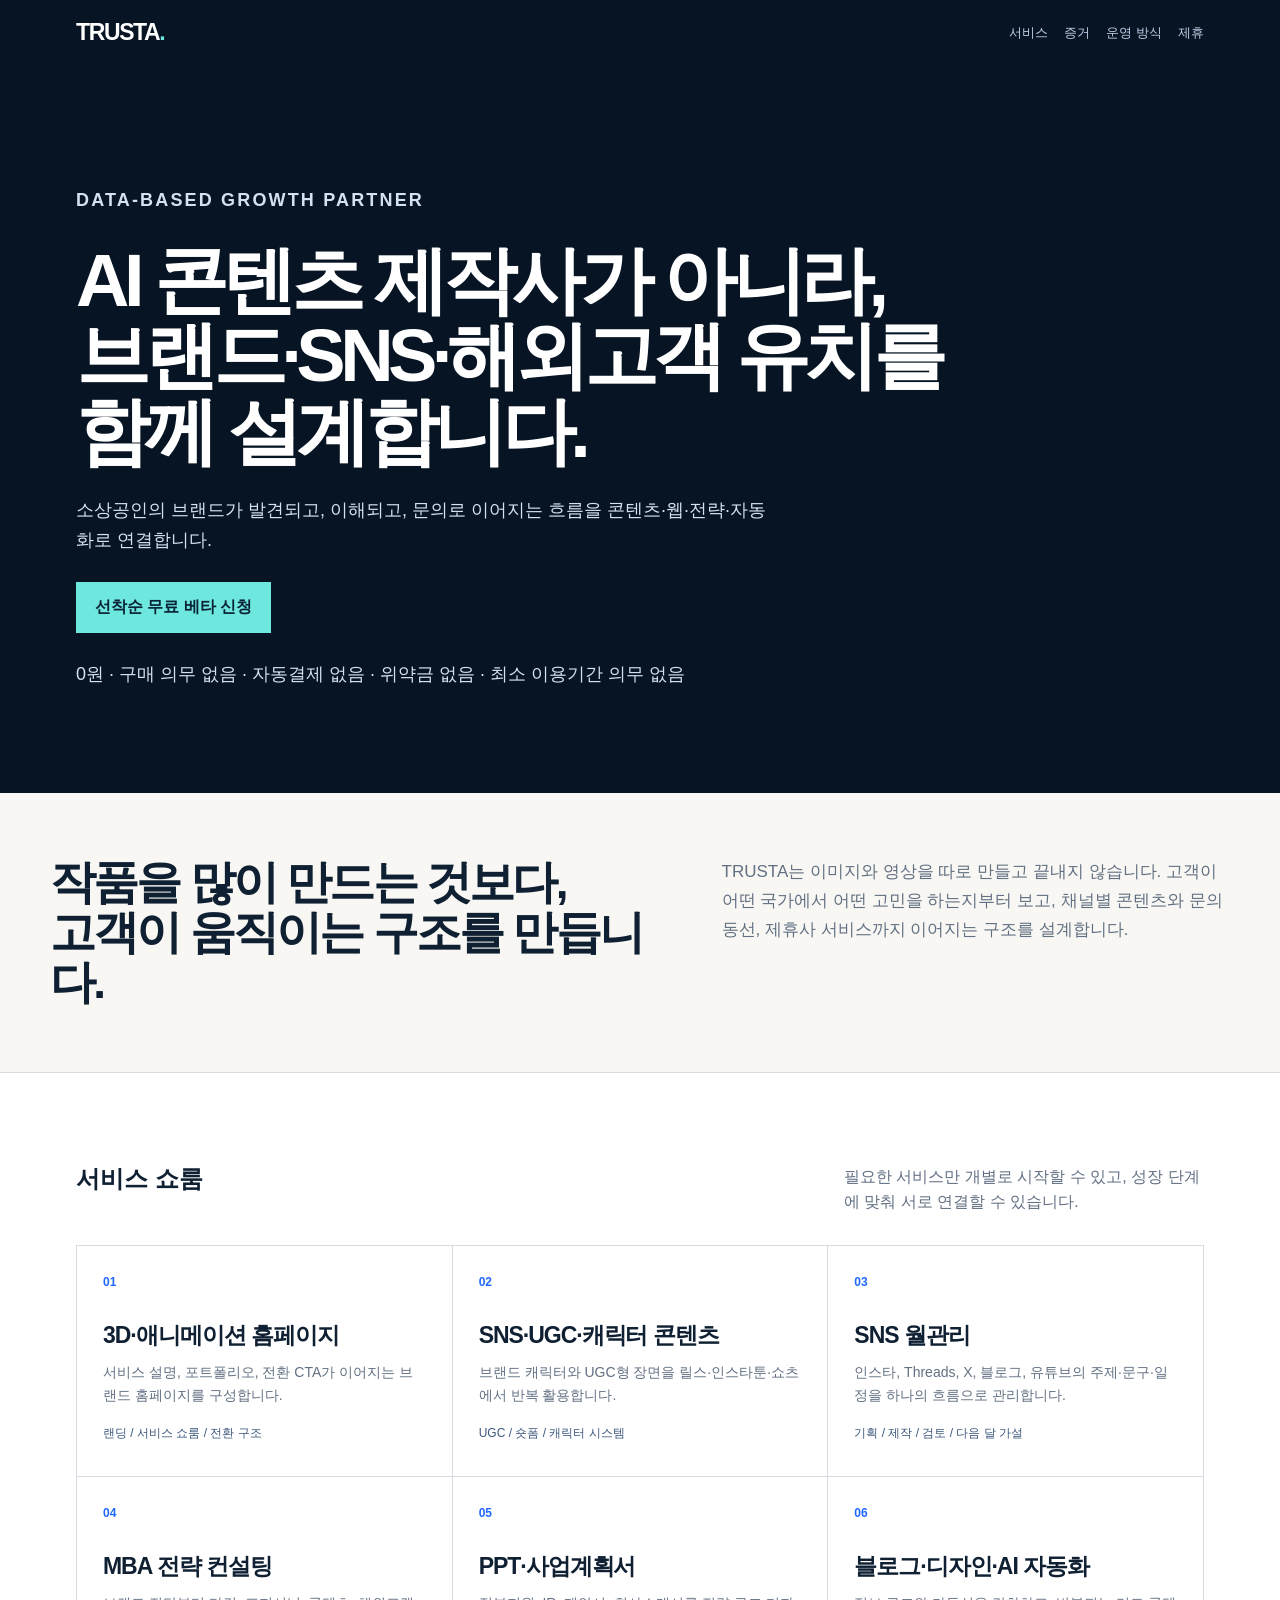
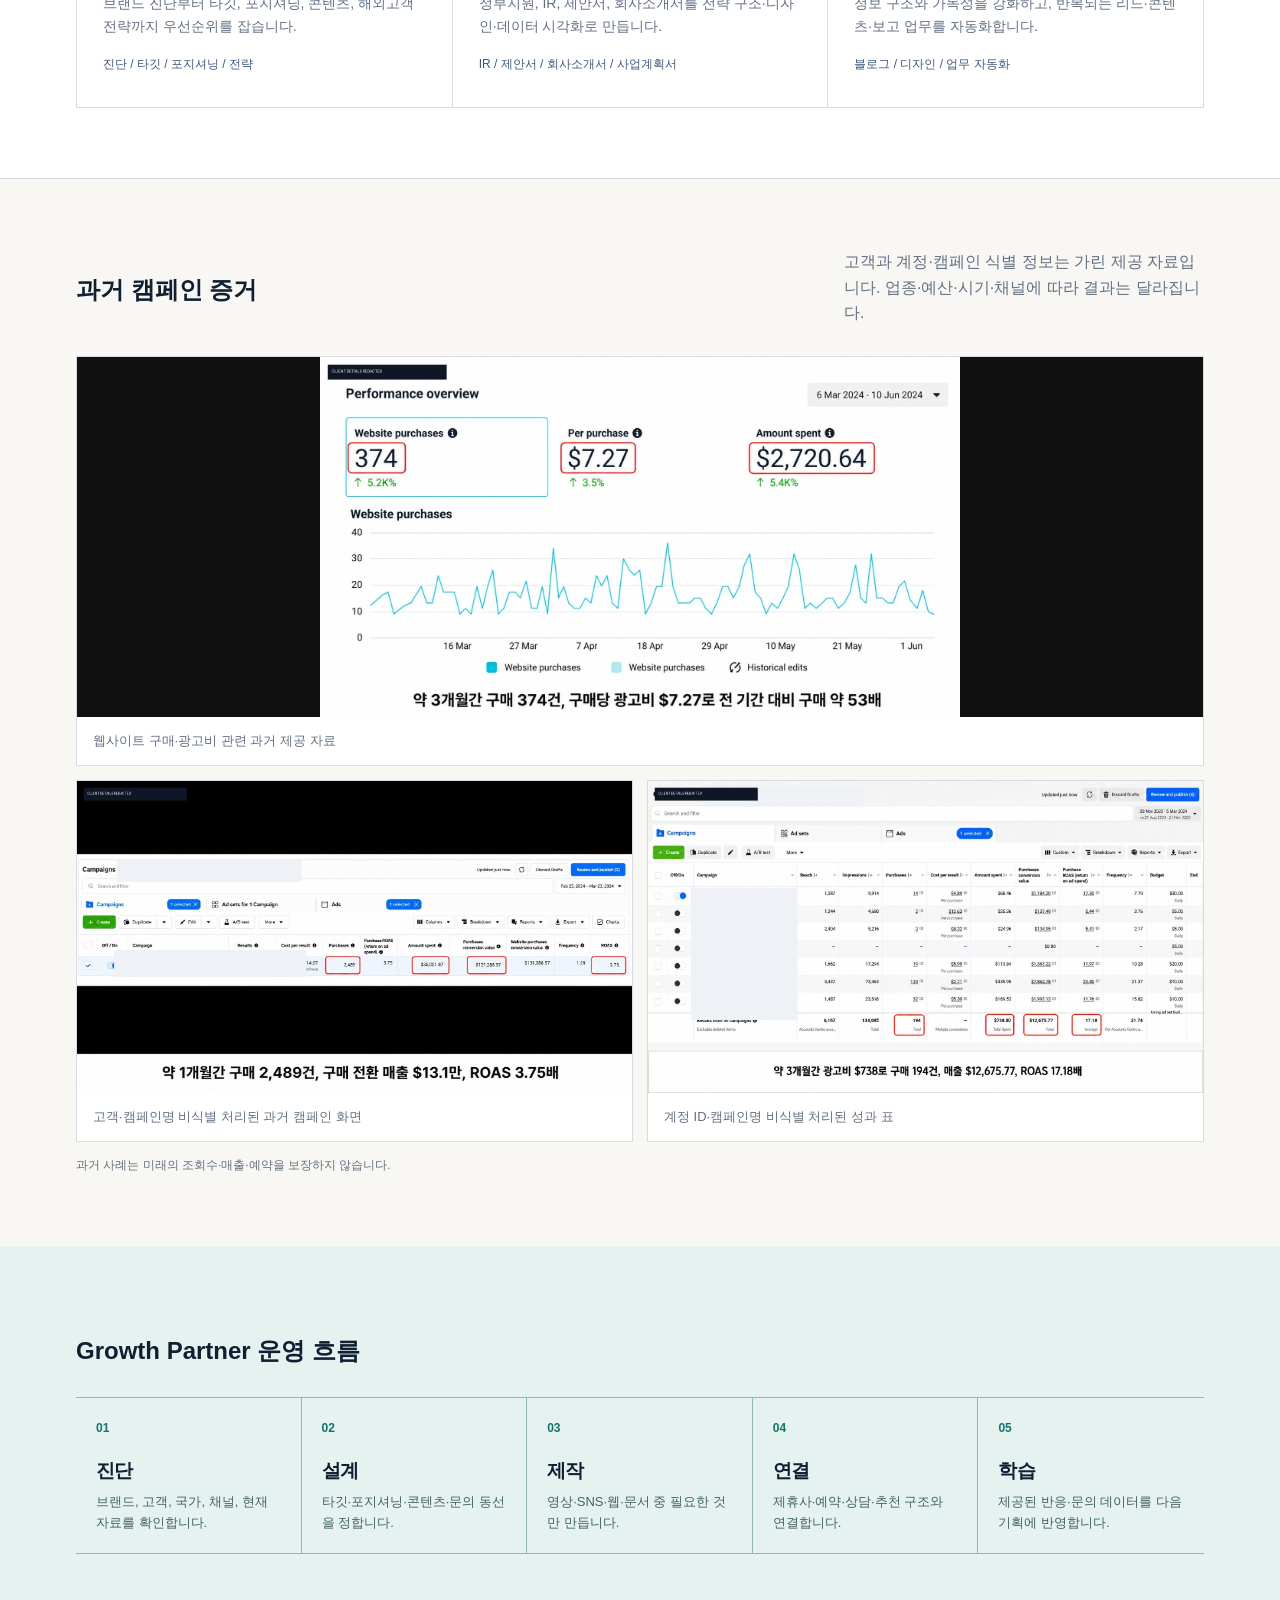
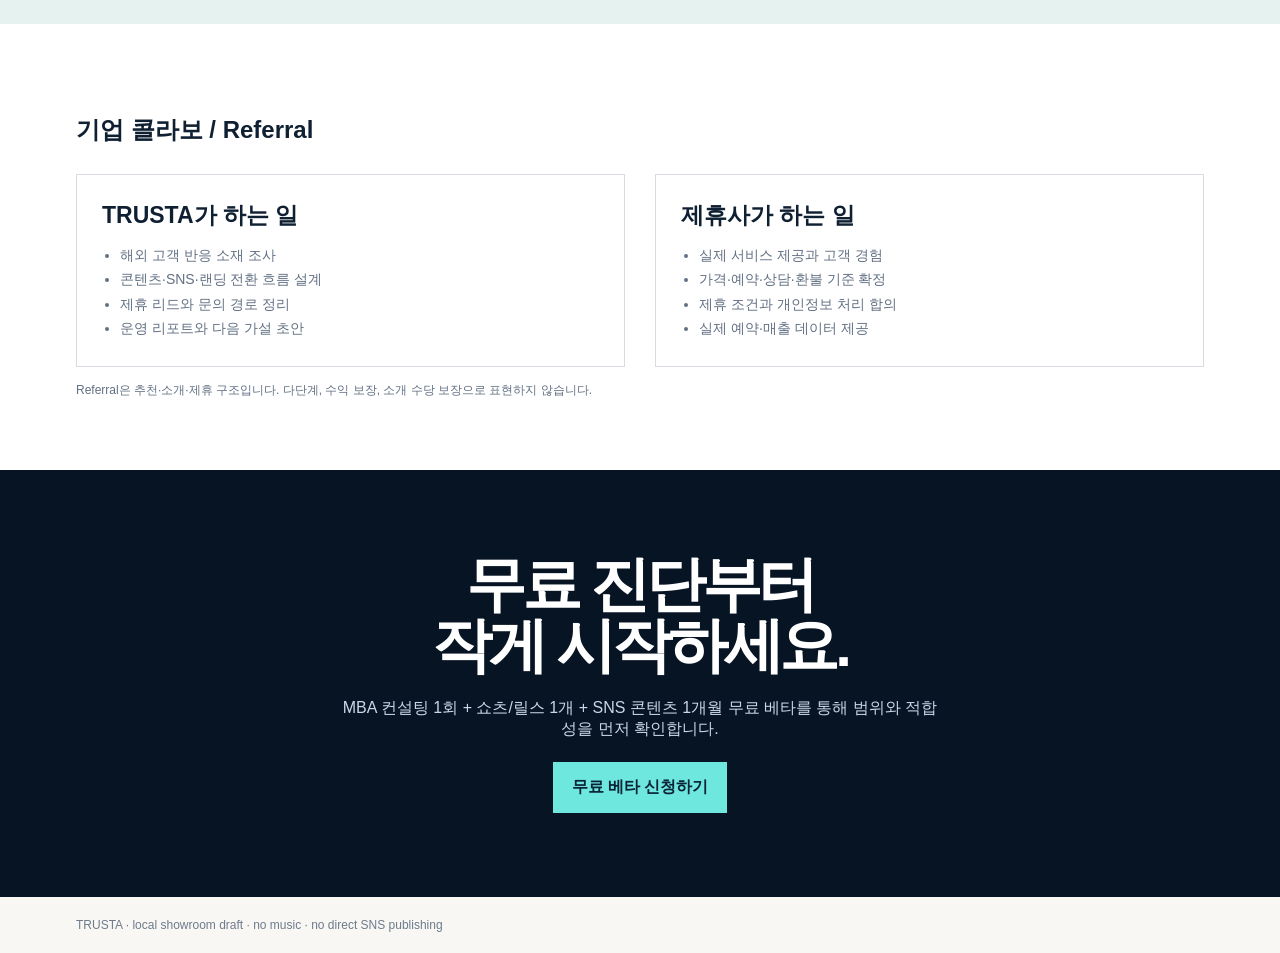
==== growth-partner.html @ e1f1ed85 "feat: add growth partner showroom" ====
<!doctype html>
<html lang="ko">
<head>
<meta charset="utf-8"><meta name="viewport" content="width=device-width,initial-scale=1">
<title>TRUSTA Growth Partner</title>
<style>
:root{--ink:#102033;--navy:#071424;--blue:#2269ff;--mint:#9ee6dc;--paper:#f8f7f3;--line:#d8dce2;--mute:#627083}*{box-sizing:border-box}html{scroll-behavior:smooth}body{margin:0;background:var(--paper);color:var(--ink);font-family:Arial,"Noto Sans KR",sans-serif}.wrap{max-width:1180px;margin:auto;padding:0 26px}.top{background:var(--navy);color:#fff;padding:19px 0}.nav{display:flex;justify-content:space-between;align-items:center;gap:20px}.logo{font-size:23px;font-weight:900;letter-spacing:-.06em}.logo i{color:#6ee8de;font-style:normal}.nav a{font-size:13px;color:#bed0e8;text-decoration:none;margin-left:16px}.hero{background:var(--navy);color:#fff;padding:94px 0 76px}.eyebrow{font-size:12px;font-weight:800;letter-spacing:.12em;color:#6ee8de;text-transform:uppercase;margin:0 0 18px}.hero h1{font-size:clamp(40px,6vw,74px);line-height:1.02;letter-spacing:-.075em;max-width:960px;margin:0}.hero p{font-size:18px;line-height:1.65;max-width:700px;color:#d6e1f0;margin:27px 0}.cta{display:inline-block;background:#6ee8de;color:#092236;padding:15px 19px;text-decoration:none;font-weight:800}.trust{font-size:13px;color:#b8c6d9;margin:15px 0 0}.intro{padding:65px 0;display:grid;grid-template-columns:1.1fr .9fr;gap:50px}.intro h2,.section h2{font-size:clamp(30px,4vw,46px);letter-spacing:-.06em;line-height:1.08;margin:0}.intro p{font-size:17px;line-height:1.7;color:var(--mute);margin:0}.services{background:#fff;padding:70px 0;border-top:1px solid var(--line);border-bottom:1px solid var(--line)}.section-head{display:flex;justify-content:space-between;gap:30px;align-items:end;margin-bottom:30px}.section-head p{max-width:360px;color:var(--mute);line-height:1.6;margin:0}.grid{display:grid;grid-template-columns:repeat(3,1fr);gap:1px;background:var(--line);border:1px solid var(--line)}.card{background:#fff;padding:26px;min-height:230px}.card .num{font-size:12px;font-weight:800;color:var(--blue)}.card h3{font-size:23px;letter-spacing:-.045em;margin:30px 0 10px}.card p{font-size:14px;line-height:1.65;color:var(--mute);margin:0}.card small{display:block;font-size:12px;color:#3d587d;margin-top:18px}.proof{padding:70px 0}.proof-grid{display:grid;grid-template-columns:1fr 1fr;gap:14px;margin-top:30px}.proof-card{background:#fff;border:1px solid var(--line);margin:0}.proof-card:first-child{grid-column:span 2}.proof-card img{width:100%;max-height:360px;object-fit:contain;display:block;background:#101010}.proof-card figcaption{padding:14px 16px;font-size:13px;line-height:1.55;color:var(--mute)}.notice{font-size:12px;color:var(--mute);line-height:1.6;margin:14px 0 0}.flow{background:#e6f2f0;padding:70px 0}.steps{display:grid;grid-template-columns:repeat(5,1fr);border-top:1px solid #91b9b3;border-bottom:1px solid #91b9b3;margin-top:30px}.step{padding:20px;border-right:1px solid #91b9b3}.step:last-child{border:0}.step b{font-size:12px;color:#16746a}.step h3{font-size:19px;margin:22px 0 8px;letter-spacing:-.04em}.step p{font-size:13px;line-height:1.55;color:#42635f;margin:0}.partner{padding:70px 0;background:#fff}.two{display:grid;grid-template-columns:1fr 1fr;gap:30px;margin-top:28px}.box{border:1px solid var(--line);padding:25px}.box h3{margin:0 0 12px;font-size:23px}.box ul{padding-left:18px;margin:0;color:var(--mute);font-size:14px;line-height:1.75}.final{padding:84px 0;text-align:center;background:var(--navy);color:#fff}.final h2{font-size:clamp(34px,5vw,60px);letter-spacing:-.07em;line-height:1.02;margin:0}.final p{color:#c9d7e9;max-width:600px;margin:22px auto}.foot{padding:21px 0;font-size:12px;color:#6d7b8d}@media(max-width:760px){.nav nav{display:none}.hero{padding:68px 0}.intro,.two{grid-template-columns:1fr;gap:24px}.section-head{display:block}.section-head p{margin-top:16px}.grid{grid-template-columns:1fr}.proof-card:first-child{grid-column:auto}.steps{grid-template-columns:1fr}.step{border-right:0;border-bottom:1px solid #91b9b3}.step:last-child{border-bottom:0}.services,.proof,.flow,.partner{padding:55px 0}}
</style>
</head>
<body>
<header class="top"><div class="wrap nav"><div class="logo">TRUSTA<i>.</i></div><nav><a href="#services">서비스</a><a href="#proof">증거</a><a href="#flow">운영 방식</a><a href="#partner">제휴</a></nav></div></header>
<main>
<section class="hero"><div class="wrap"><p class="eyebrow">Data-based Growth Partner</p><h1>AI 콘텐츠 제작사가 아니라,<br>브랜드·SNS·해외고객 유치를<br>함께 설계합니다.</h1><p>소상공인의 브랜드가 발견되고, 이해되고, 문의로 이어지는 흐름을 콘텐츠·웹·전략·자동화로 연결합니다.</p><a class="cta" href="https://tally.so/r/yPWPOX?source=direct&campaign=geben147" target="_blank" rel="noopener">선착순 무료 베타 신청</a><p class="trust">0원 · 구매 의무 없음 · 자동결제 없음 · 위약금 없음 · 최소 이용기간 의무 없음</p></div></section>
<section><div class="wrap intro"><h2>작품을 많이 만드는 것보다,<br>고객이 움직이는 구조를 만듭니다.</h2><p>TRUSTA는 이미지와 영상을 따로 만들고 끝내지 않습니다. 고객이 어떤 국가에서 어떤 고민을 하는지부터 보고, 채널별 콘텐츠와 문의 동선, 제휴사 서비스까지 이어지는 구조를 설계합니다.</p></div></section>
<section class="services" id="services"><div class="wrap"><div class="section-head"><h2>서비스 쇼룸</h2><p>필요한 서비스만 개별로 시작할 수 있고, 성장 단계에 맞춰 서로 연결할 수 있습니다.</p></div><div class="grid"><article class="card"><span class="num">01</span><h3>3D·애니메이션 홈페이지</h3><p>서비스 설명, 포트폴리오, 전환 CTA가 이어지는 브랜드 홈페이지를 구성합니다.</p><small>랜딩 / 서비스 쇼룸 / 전환 구조</small></article><article class="card"><span class="num">02</span><h3>SNS·UGC·캐릭터 콘텐츠</h3><p>브랜드 캐릭터와 UGC형 장면을 릴스·인스타툰·쇼츠에서 반복 활용합니다.</p><small>UGC / 숏폼 / 캐릭터 시스템</small></article><article class="card"><span class="num">03</span><h3>SNS 월관리</h3><p>인스타, Threads, X, 블로그, 유튜브의 주제·문구·일정을 하나의 흐름으로 관리합니다.</p><small>기획 / 제작 / 검토 / 다음 달 가설</small></article><article class="card"><span class="num">04</span><h3>MBA 전략 컨설팅</h3><p>브랜드 진단부터 타깃, 포지셔닝, 콘텐츠, 해외고객 전략까지 우선순위를 잡습니다.</p><small>진단 / 타깃 / 포지셔닝 / 전략</small></article><article class="card"><span class="num">05</span><h3>PPT·사업계획서</h3><p>정부지원, IR, 제안서, 회사소개서를 전략 구조·디자인·데이터 시각화로 만듭니다.</p><small>IR / 제안서 / 회사소개서 / 사업계획서</small></article><article class="card"><span class="num">06</span><h3>블로그·디자인·AI 자동화</h3><p>정보 구조와 가독성을 강화하고, 반복되는 리드·콘텐츠·보고 업무를 자동화합니다.</p><small>블로그 / 디자인 / 업무 자동화</small></article></div></div></section>
<section class="proof" id="proof"><div class="wrap"><div class="section-head"><h2>과거 캠페인 증거</h2><p>고객과 계정·캠페인 식별 정보는 가린 제공 자료입니다. 업종·예산·시기·채널에 따라 결과는 달라집니다.</p></div><div class="proof-grid"><figure class="proof-card"><img src="assets/evidence/meta-proof-01.jpg" alt="구매 성과 화면"><figcaption>웹사이트 구매·광고비 관련 과거 제공 자료</figcaption></figure><figure class="proof-card"><img src="assets/evidence/meta-proof-02.jpg" alt="비식별 광고 캠페인 성과"><figcaption>고객·캠페인명 비식별 처리된 과거 캠페인 화면</figcaption></figure><figure class="proof-card"><img src="assets/evidence/meta-proof-03.jpg" alt="비식별 광고 성과 표"><figcaption>계정 ID·캠페인명 비식별 처리된 성과 표</figcaption></figure></div><p class="notice">과거 사례는 미래의 조회수·매출·예약을 보장하지 않습니다.</p></div></section>
<section class="flow" id="flow"><div class="wrap"><h2>Growth Partner 운영 흐름</h2><div class="steps"><div class="step"><b>01</b><h3>진단</h3><p>브랜드, 고객, 국가, 채널, 현재 자료를 확인합니다.</p></div><div class="step"><b>02</b><h3>설계</h3><p>타깃·포지셔닝·콘텐츠·문의 동선을 정합니다.</p></div><div class="step"><b>03</b><h3>제작</h3><p>영상·SNS·웹·문서 중 필요한 것만 만듭니다.</p></div><div class="step"><b>04</b><h3>연결</h3><p>제휴사·예약·상담·추천 구조와 연결합니다.</p></div><div class="step"><b>05</b><h3>학습</h3><p>제공된 반응·문의 데이터를 다음 기획에 반영합니다.</p></div></div></div></section>
<section class="partner" id="partner"><div class="wrap"><h2>기업 콜라보 / Referral</h2><div class="two"><div class="box"><h3>TRUSTA가 하는 일</h3><ul><li>해외 고객 반응 소재 조사</li><li>콘텐츠·SNS·랜딩 전환 흐름 설계</li><li>제휴 리드와 문의 경로 정리</li><li>운영 리포트와 다음 가설 초안</li></ul></div><div class="box"><h3>제휴사가 하는 일</h3><ul><li>실제 서비스 제공과 고객 경험</li><li>가격·예약·상담·환불 기준 확정</li><li>제휴 조건과 개인정보 처리 합의</li><li>실제 예약·매출 데이터 제공</li></ul></div></div><p class="notice">Referral은 추천·소개·제휴 구조입니다. 다단계, 수익 보장, 소개 수당 보장으로 표현하지 않습니다.</p></div></section>
<section class="final"><div class="wrap"><h2>무료 진단부터<br>작게 시작하세요.</h2><p>MBA 컨설팅 1회 + 쇼츠/릴스 1개 + SNS 콘텐츠 1개월 무료 베타를 통해 범위와 적합성을 먼저 확인합니다.</p><a class="cta" href="https://tally.so/r/yPWPOX?source=direct&campaign=geben147" target="_blank" rel="noopener">무료 베타 신청하기</a></div></section>
</main><footer class="foot"><div class="wrap">TRUSTA · local showroom draft · no music · no direct SNS publishing</div></footer>
</body></html>
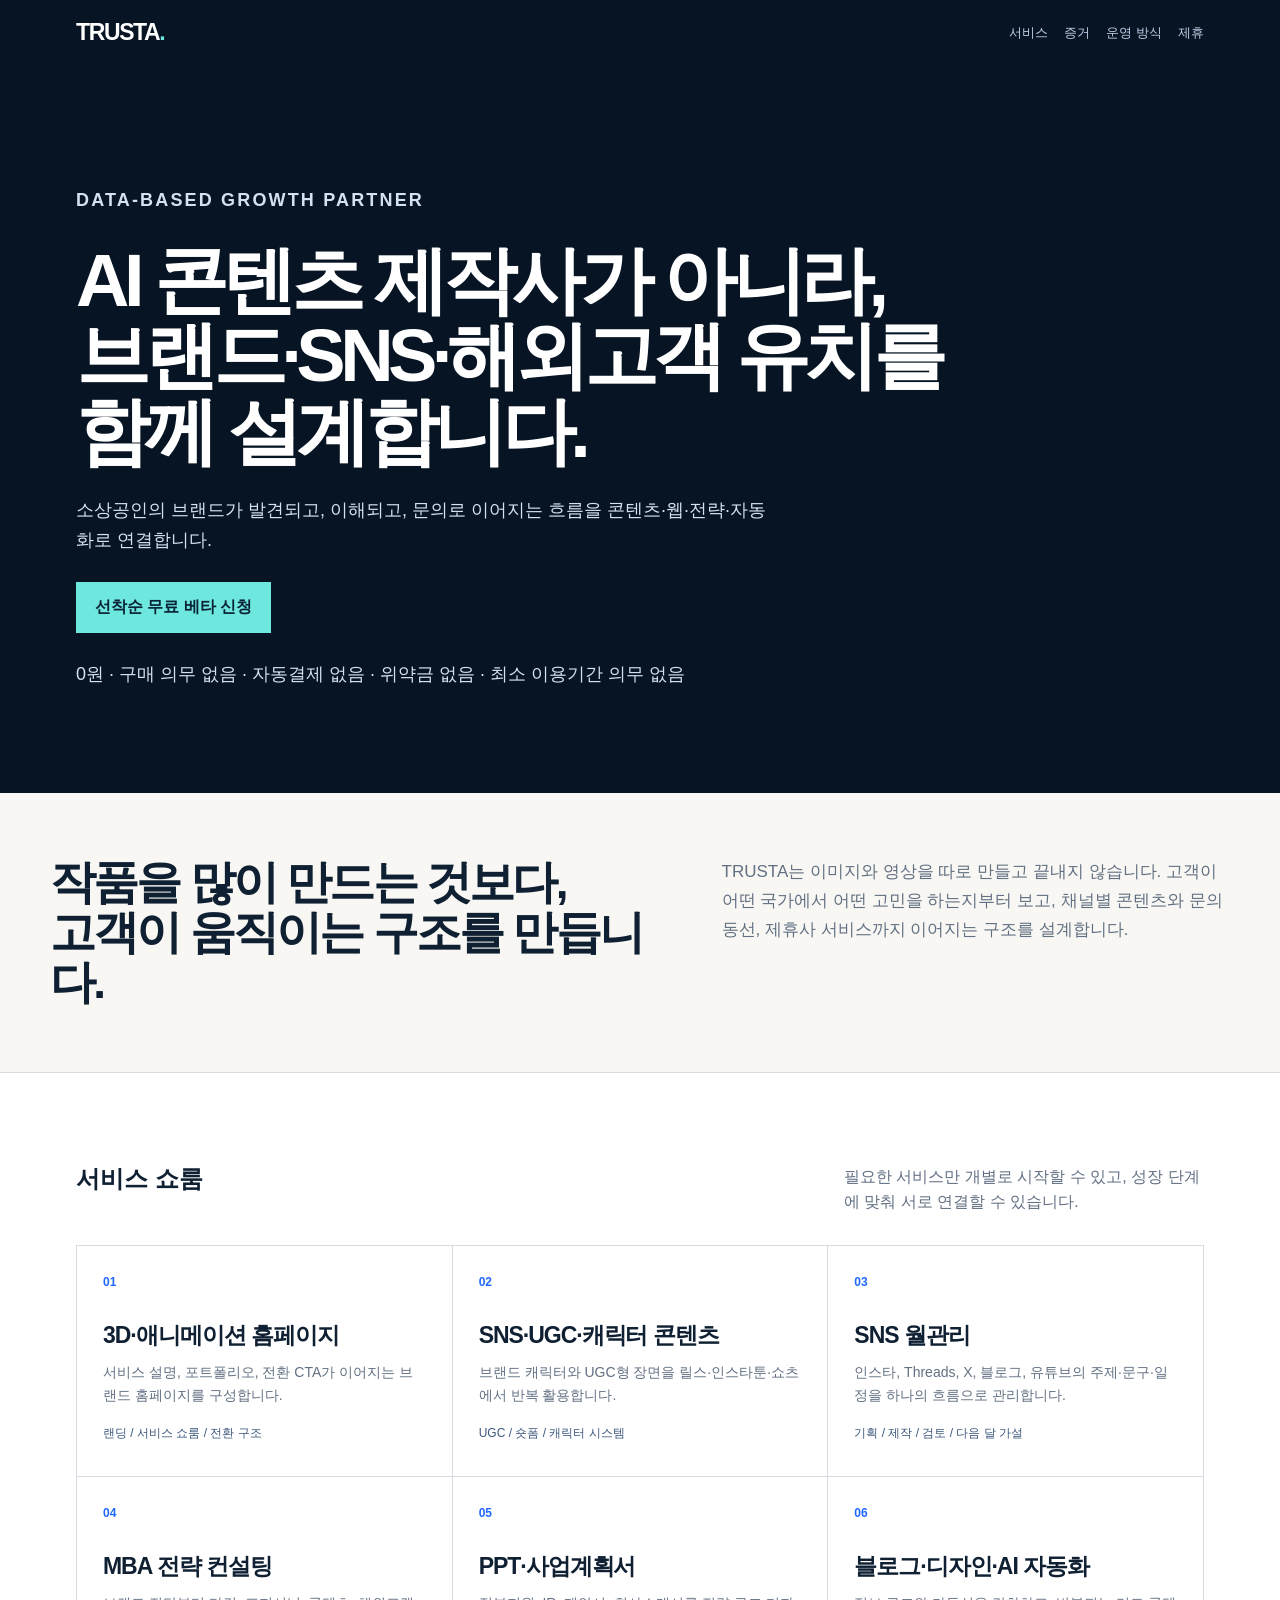
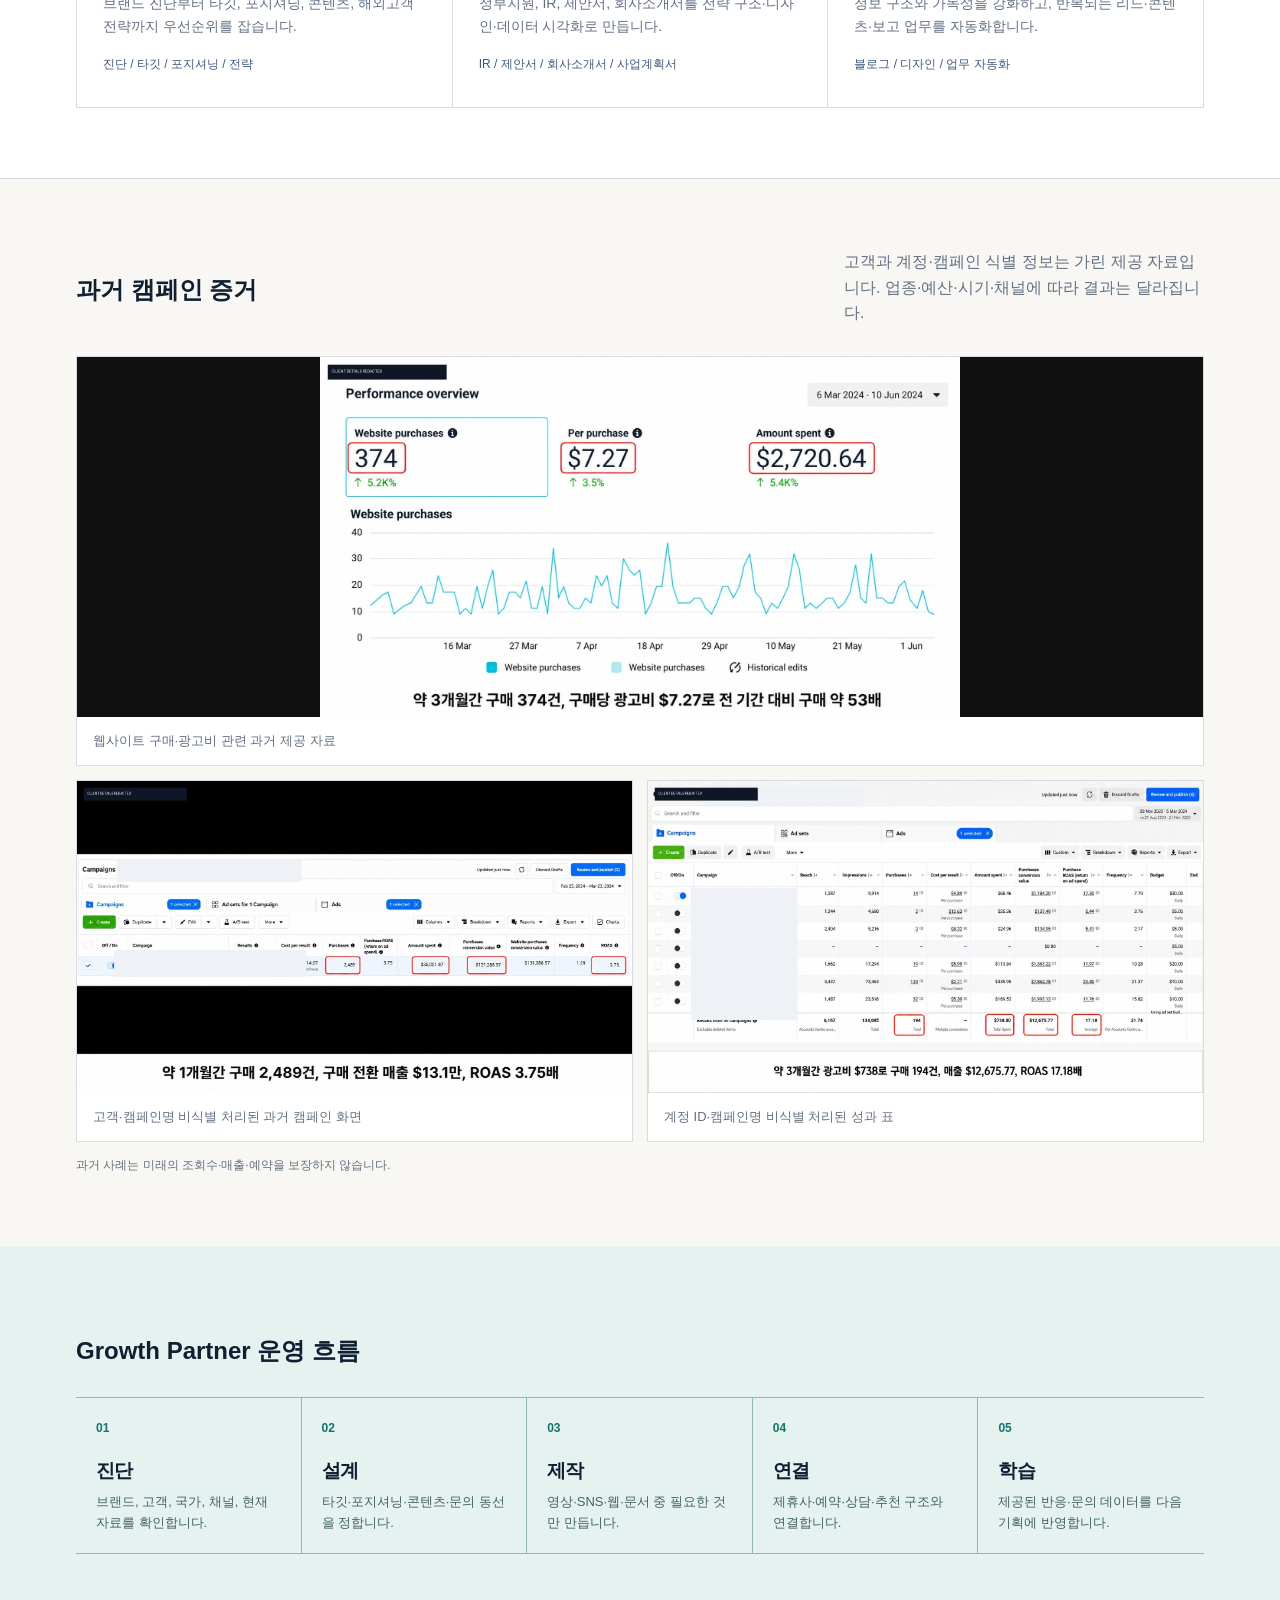
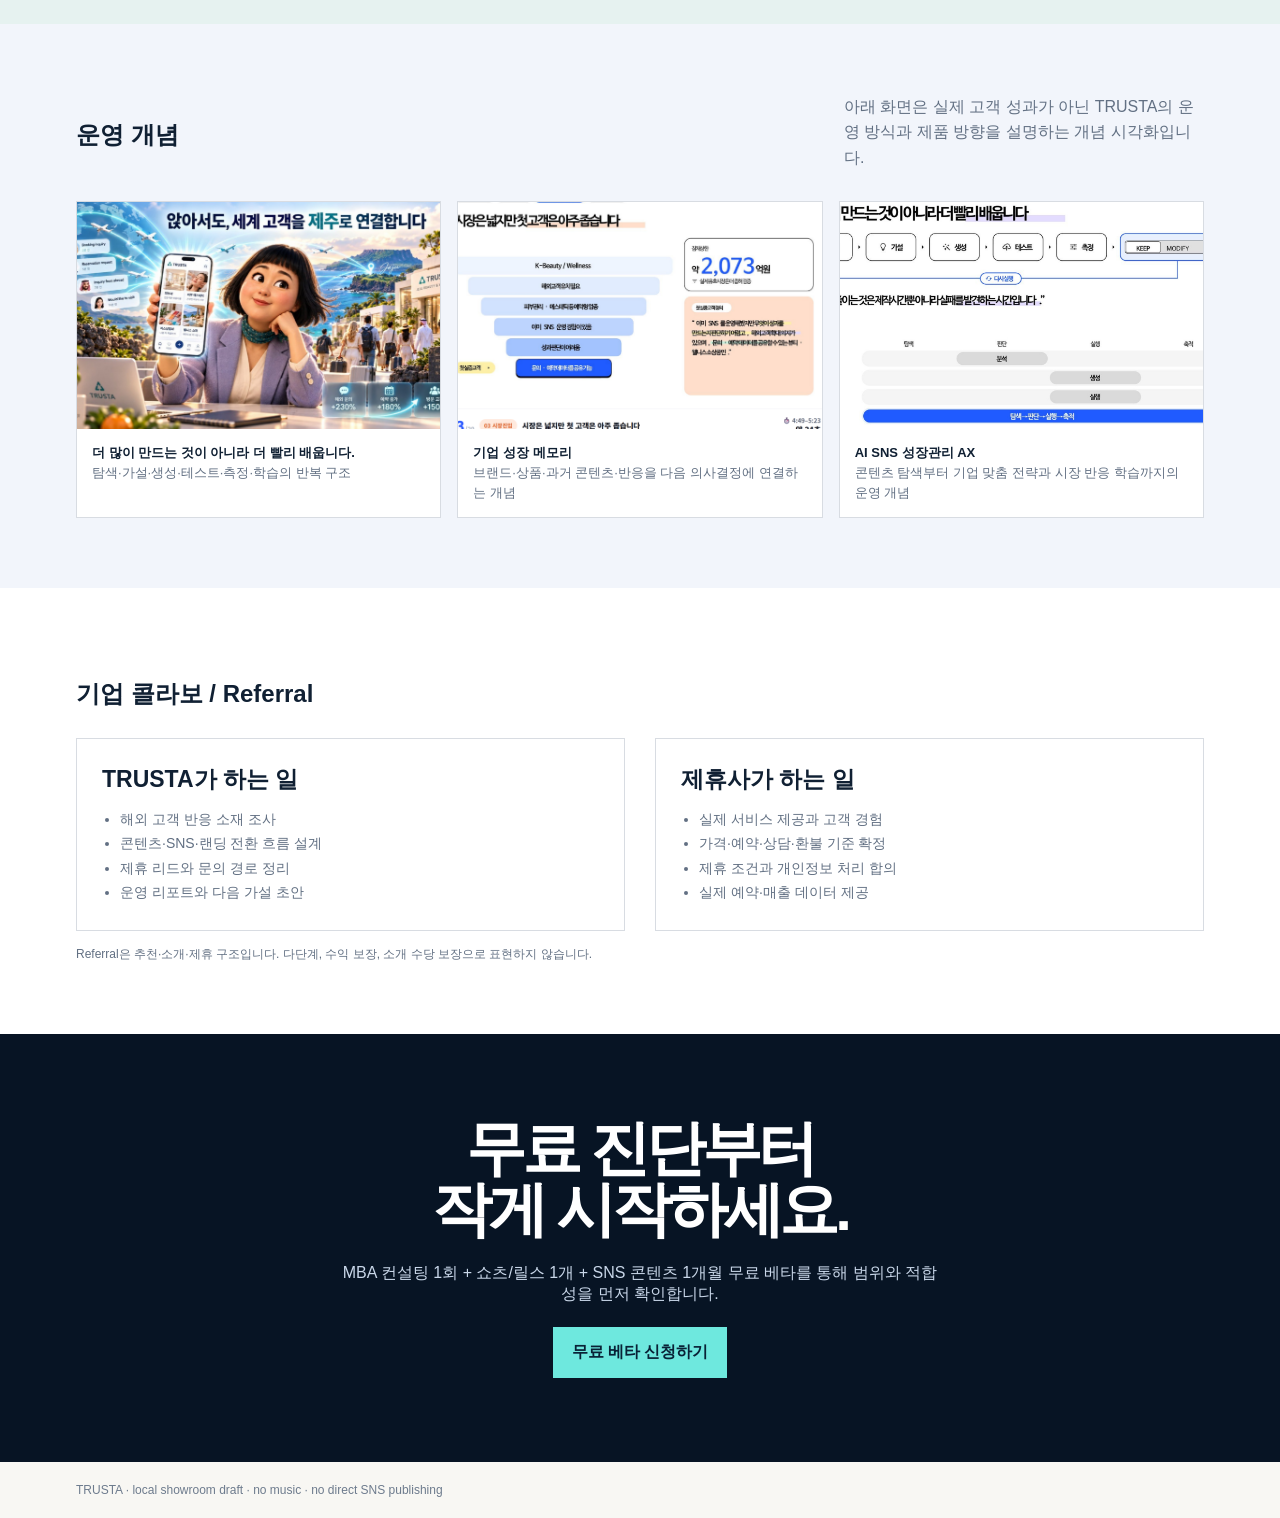
==== commit 7c1df2ee: "feat: add TRUSTA operating concepts" ====
--- a/growth-partner.html
+++ b/growth-partner.html
@@ -4,7 +4,7 @@
 <meta charset="utf-8"><meta name="viewport" content="width=device-width,initial-scale=1">
 <title>TRUSTA Growth Partner</title>
 <style>
-:root{--ink:#102033;--navy:#071424;--blue:#2269ff;--mint:#9ee6dc;--paper:#f8f7f3;--line:#d8dce2;--mute:#627083}*{box-sizing:border-box}html{scroll-behavior:smooth}body{margin:0;background:var(--paper);color:var(--ink);font-family:Arial,"Noto Sans KR",sans-serif}.wrap{max-width:1180px;margin:auto;padding:0 26px}.top{background:var(--navy);color:#fff;padding:19px 0}.nav{display:flex;justify-content:space-between;align-items:center;gap:20px}.logo{font-size:23px;font-weight:900;letter-spacing:-.06em}.logo i{color:#6ee8de;font-style:normal}.nav a{font-size:13px;color:#bed0e8;text-decoration:none;margin-left:16px}.hero{background:var(--navy);color:#fff;padding:94px 0 76px}.eyebrow{font-size:12px;font-weight:800;letter-spacing:.12em;color:#6ee8de;text-transform:uppercase;margin:0 0 18px}.hero h1{font-size:clamp(40px,6vw,74px);line-height:1.02;letter-spacing:-.075em;max-width:960px;margin:0}.hero p{font-size:18px;line-height:1.65;max-width:700px;color:#d6e1f0;margin:27px 0}.cta{display:inline-block;background:#6ee8de;color:#092236;padding:15px 19px;text-decoration:none;font-weight:800}.trust{font-size:13px;color:#b8c6d9;margin:15px 0 0}.intro{padding:65px 0;display:grid;grid-template-columns:1.1fr .9fr;gap:50px}.intro h2,.section h2{font-size:clamp(30px,4vw,46px);letter-spacing:-.06em;line-height:1.08;margin:0}.intro p{font-size:17px;line-height:1.7;color:var(--mute);margin:0}.services{background:#fff;padding:70px 0;border-top:1px solid var(--line);border-bottom:1px solid var(--line)}.section-head{display:flex;justify-content:space-between;gap:30px;align-items:end;margin-bottom:30px}.section-head p{max-width:360px;color:var(--mute);line-height:1.6;margin:0}.grid{display:grid;grid-template-columns:repeat(3,1fr);gap:1px;background:var(--line);border:1px solid var(--line)}.card{background:#fff;padding:26px;min-height:230px}.card .num{font-size:12px;font-weight:800;color:var(--blue)}.card h3{font-size:23px;letter-spacing:-.045em;margin:30px 0 10px}.card p{font-size:14px;line-height:1.65;color:var(--mute);margin:0}.card small{display:block;font-size:12px;color:#3d587d;margin-top:18px}.proof{padding:70px 0}.proof-grid{display:grid;grid-template-columns:1fr 1fr;gap:14px;margin-top:30px}.proof-card{background:#fff;border:1px solid var(--line);margin:0}.proof-card:first-child{grid-column:span 2}.proof-card img{width:100%;max-height:360px;object-fit:contain;display:block;background:#101010}.proof-card figcaption{padding:14px 16px;font-size:13px;line-height:1.55;color:var(--mute)}.notice{font-size:12px;color:var(--mute);line-height:1.6;margin:14px 0 0}.flow{background:#e6f2f0;padding:70px 0}.steps{display:grid;grid-template-columns:repeat(5,1fr);border-top:1px solid #91b9b3;border-bottom:1px solid #91b9b3;margin-top:30px}.step{padding:20px;border-right:1px solid #91b9b3}.step:last-child{border:0}.step b{font-size:12px;color:#16746a}.step h3{font-size:19px;margin:22px 0 8px;letter-spacing:-.04em}.step p{font-size:13px;line-height:1.55;color:#42635f;margin:0}.partner{padding:70px 0;background:#fff}.two{display:grid;grid-template-columns:1fr 1fr;gap:30px;margin-top:28px}.box{border:1px solid var(--line);padding:25px}.box h3{margin:0 0 12px;font-size:23px}.box ul{padding-left:18px;margin:0;color:var(--mute);font-size:14px;line-height:1.75}.final{padding:84px 0;text-align:center;background:var(--navy);color:#fff}.final h2{font-size:clamp(34px,5vw,60px);letter-spacing:-.07em;line-height:1.02;margin:0}.final p{color:#c9d7e9;max-width:600px;margin:22px auto}.foot{padding:21px 0;font-size:12px;color:#6d7b8d}@media(max-width:760px){.nav nav{display:none}.hero{padding:68px 0}.intro,.two{grid-template-columns:1fr;gap:24px}.section-head{display:block}.section-head p{margin-top:16px}.grid{grid-template-columns:1fr}.proof-card:first-child{grid-column:auto}.steps{grid-template-columns:1fr}.step{border-right:0;border-bottom:1px solid #91b9b3}.step:last-child{border-bottom:0}.services,.proof,.flow,.partner{padding:55px 0}}
+:root{--ink:#102033;--navy:#071424;--blue:#2269ff;--mint:#9ee6dc;--paper:#f8f7f3;--line:#d8dce2;--mute:#627083}*{box-sizing:border-box}html{scroll-behavior:smooth}body{margin:0;background:var(--paper);color:var(--ink);font-family:Arial,"Noto Sans KR",sans-serif}.wrap{max-width:1180px;margin:auto;padding:0 26px}.top{background:var(--navy);color:#fff;padding:19px 0}.nav{display:flex;justify-content:space-between;align-items:center;gap:20px}.logo{font-size:23px;font-weight:900;letter-spacing:-.06em}.logo i{color:#6ee8de;font-style:normal}.nav a{font-size:13px;color:#bed0e8;text-decoration:none;margin-left:16px}.hero{background:var(--navy);color:#fff;padding:94px 0 76px}.eyebrow{font-size:12px;font-weight:800;letter-spacing:.12em;color:#6ee8de;text-transform:uppercase;margin:0 0 18px}.hero h1{font-size:clamp(40px,6vw,74px);line-height:1.02;letter-spacing:-.075em;max-width:960px;margin:0}.hero p{font-size:18px;line-height:1.65;max-width:700px;color:#d6e1f0;margin:27px 0}.cta{display:inline-block;background:#6ee8de;color:#092236;padding:15px 19px;text-decoration:none;font-weight:800}.trust{font-size:13px;color:#b8c6d9;margin:15px 0 0}.intro{padding:65px 0;display:grid;grid-template-columns:1.1fr .9fr;gap:50px}.intro h2,.section h2{font-size:clamp(30px,4vw,46px);letter-spacing:-.06em;line-height:1.08;margin:0}.intro p{font-size:17px;line-height:1.7;color:var(--mute);margin:0}.services{background:#fff;padding:70px 0;border-top:1px solid var(--line);border-bottom:1px solid var(--line)}.section-head{display:flex;justify-content:space-between;gap:30px;align-items:end;margin-bottom:30px}.section-head p{max-width:360px;color:var(--mute);line-height:1.6;margin:0}.grid{display:grid;grid-template-columns:repeat(3,1fr);gap:1px;background:var(--line);border:1px solid var(--line)}.card{background:#fff;padding:26px;min-height:230px}.card .num{font-size:12px;font-weight:800;color:var(--blue)}.card h3{font-size:23px;letter-spacing:-.045em;margin:30px 0 10px}.card p{font-size:14px;line-height:1.65;color:var(--mute);margin:0}.card small{display:block;font-size:12px;color:#3d587d;margin-top:18px}.proof{padding:70px 0}.proof-grid{display:grid;grid-template-columns:1fr 1fr;gap:14px;margin-top:30px}.proof-card{background:#fff;border:1px solid var(--line);margin:0}.proof-card:first-child{grid-column:span 2}.proof-card img{width:100%;max-height:360px;object-fit:contain;display:block;background:#101010}.proof-card figcaption{padding:14px 16px;font-size:13px;line-height:1.55;color:var(--mute)}.notice{font-size:12px;color:var(--mute);line-height:1.6;margin:14px 0 0}.flow{background:#e6f2f0;padding:70px 0}.steps{display:grid;grid-template-columns:repeat(5,1fr);border-top:1px solid #91b9b3;border-bottom:1px solid #91b9b3;margin-top:30px}.step{padding:20px;border-right:1px solid #91b9b3}.step:last-child{border:0}.step b{font-size:12px;color:#16746a}.step h3{font-size:19px;margin:22px 0 8px;letter-spacing:-.04em}.step p{font-size:13px;line-height:1.55;color:#42635f;margin:0}.partner{padding:70px 0;background:#fff}.two{display:grid;grid-template-columns:1fr 1fr;gap:30px;margin-top:28px}.box{border:1px solid var(--line);padding:25px}.box h3{margin:0 0 12px;font-size:23px}.box ul{padding-left:18px;margin:0;color:var(--mute);font-size:14px;line-height:1.75}.final{padding:84px 0;text-align:center;background:var(--navy);color:#fff}.final h2{font-size:clamp(34px,5vw,60px);letter-spacing:-.07em;line-height:1.02;margin:0}.final p{color:#c9d7e9;max-width:600px;margin:22px auto}.foot{padding:21px 0;font-size:12px;color:#6d7b8d}@media(max-width:760px){.nav nav{display:none}.hero{padding:68px 0}.intro,.two{grid-template-columns:1fr;gap:24px}.section-head{display:block}.section-head p{margin-top:16px}.grid{grid-template-columns:1fr}.proof-card:first-child{grid-column:auto}.steps{grid-template-columns:1fr}.step{border-right:0;border-bottom:1px solid #91b9b3}.step:last-child{border-bottom:0}.services,.proof,.flow,.partner{padding:55px 0}}.concepts{padding:70px 0;background:#f2f5fb}.concept-grid{display:grid;grid-template-columns:repeat(3,1fr);gap:16px;margin-top:28px}.concept{margin:0;background:#fff;border:1px solid var(--line)}.concept img{width:100%;display:block;aspect-ratio:16/10;object-fit:cover}.concept figcaption{padding:14px 15px;font-size:13px;line-height:1.55;color:var(--mute)}.concept b{color:var(--ink)}@media(max-width:760px){.concept-grid{grid-template-columns:1fr}}
 </style>
 </head>
 <body>
@@ -15,6 +15,7 @@
 <section class="services" id="services"><div class="wrap"><div class="section-head"><h2>서비스 쇼룸</h2><p>필요한 서비스만 개별로 시작할 수 있고, 성장 단계에 맞춰 서로 연결할 수 있습니다.</p></div><div class="grid"><article class="card"><span class="num">01</span><h3>3D·애니메이션 홈페이지</h3><p>서비스 설명, 포트폴리오, 전환 CTA가 이어지는 브랜드 홈페이지를 구성합니다.</p><small>랜딩 / 서비스 쇼룸 / 전환 구조</small></article><article class="card"><span class="num">02</span><h3>SNS·UGC·캐릭터 콘텐츠</h3><p>브랜드 캐릭터와 UGC형 장면을 릴스·인스타툰·쇼츠에서 반복 활용합니다.</p><small>UGC / 숏폼 / 캐릭터 시스템</small></article><article class="card"><span class="num">03</span><h3>SNS 월관리</h3><p>인스타, Threads, X, 블로그, 유튜브의 주제·문구·일정을 하나의 흐름으로 관리합니다.</p><small>기획 / 제작 / 검토 / 다음 달 가설</small></article><article class="card"><span class="num">04</span><h3>MBA 전략 컨설팅</h3><p>브랜드 진단부터 타깃, 포지셔닝, 콘텐츠, 해외고객 전략까지 우선순위를 잡습니다.</p><small>진단 / 타깃 / 포지셔닝 / 전략</small></article><article class="card"><span class="num">05</span><h3>PPT·사업계획서</h3><p>정부지원, IR, 제안서, 회사소개서를 전략 구조·디자인·데이터 시각화로 만듭니다.</p><small>IR / 제안서 / 회사소개서 / 사업계획서</small></article><article class="card"><span class="num">06</span><h3>블로그·디자인·AI 자동화</h3><p>정보 구조와 가독성을 강화하고, 반복되는 리드·콘텐츠·보고 업무를 자동화합니다.</p><small>블로그 / 디자인 / 업무 자동화</small></article></div></div></section>
 <section class="proof" id="proof"><div class="wrap"><div class="section-head"><h2>과거 캠페인 증거</h2><p>고객과 계정·캠페인 식별 정보는 가린 제공 자료입니다. 업종·예산·시기·채널에 따라 결과는 달라집니다.</p></div><div class="proof-grid"><figure class="proof-card"><img src="assets/evidence/meta-proof-01.jpg" alt="구매 성과 화면"><figcaption>웹사이트 구매·광고비 관련 과거 제공 자료</figcaption></figure><figure class="proof-card"><img src="assets/evidence/meta-proof-02.jpg" alt="비식별 광고 캠페인 성과"><figcaption>고객·캠페인명 비식별 처리된 과거 캠페인 화면</figcaption></figure><figure class="proof-card"><img src="assets/evidence/meta-proof-03.jpg" alt="비식별 광고 성과 표"><figcaption>계정 ID·캠페인명 비식별 처리된 성과 표</figcaption></figure></div><p class="notice">과거 사례는 미래의 조회수·매출·예약을 보장하지 않습니다.</p></div></section>
 <section class="flow" id="flow"><div class="wrap"><h2>Growth Partner 운영 흐름</h2><div class="steps"><div class="step"><b>01</b><h3>진단</h3><p>브랜드, 고객, 국가, 채널, 현재 자료를 확인합니다.</p></div><div class="step"><b>02</b><h3>설계</h3><p>타깃·포지셔닝·콘텐츠·문의 동선을 정합니다.</p></div><div class="step"><b>03</b><h3>제작</h3><p>영상·SNS·웹·문서 중 필요한 것만 만듭니다.</p></div><div class="step"><b>04</b><h3>연결</h3><p>제휴사·예약·상담·추천 구조와 연결합니다.</p></div><div class="step"><b>05</b><h3>학습</h3><p>제공된 반응·문의 데이터를 다음 기획에 반영합니다.</p></div></div></div></section>
+<section class="concepts"><div class="wrap"><div class="section-head"><h2>운영 개념</h2><p>아래 화면은 실제 고객 성과가 아닌 TRUSTA의 운영 방식과 제품 방향을 설명하는 개념 시각화입니다.</p></div><div class="concept-grid"><figure class="concept"><img src="assets/concepts/concept-faster-learning.png" alt="탐색부터 측정과 학습까지 이어지는 운영 루프"><figcaption><b>더 많이 만드는 것이 아니라 더 빨리 배웁니다.</b><br>탐색·가설·생성·테스트·측정·학습의 반복 구조</figcaption></figure><figure class="concept"><img src="assets/concepts/concept-enterprise-memory.png" alt="기업 성장 메모리 개념도"><figcaption><b>기업 성장 메모리</b><br>브랜드·상품·과거 콘텐츠·반응을 다음 의사결정에 연결하는 개념</figcaption></figure><figure class="concept"><img src="assets/concepts/concept-growth-loop.png" alt="AI SNS 성장관리 AX 운영 루프"><figcaption><b>AI SNS 성장관리 AX</b><br>콘텐츠 탐색부터 기업 맞춤 전략과 시장 반응 학습까지의 운영 개념</figcaption></figure></div></div></section>
 <section class="partner" id="partner"><div class="wrap"><h2>기업 콜라보 / Referral</h2><div class="two"><div class="box"><h3>TRUSTA가 하는 일</h3><ul><li>해외 고객 반응 소재 조사</li><li>콘텐츠·SNS·랜딩 전환 흐름 설계</li><li>제휴 리드와 문의 경로 정리</li><li>운영 리포트와 다음 가설 초안</li></ul></div><div class="box"><h3>제휴사가 하는 일</h3><ul><li>실제 서비스 제공과 고객 경험</li><li>가격·예약·상담·환불 기준 확정</li><li>제휴 조건과 개인정보 처리 합의</li><li>실제 예약·매출 데이터 제공</li></ul></div></div><p class="notice">Referral은 추천·소개·제휴 구조입니다. 다단계, 수익 보장, 소개 수당 보장으로 표현하지 않습니다.</p></div></section>
 <section class="final"><div class="wrap"><h2>무료 진단부터<br>작게 시작하세요.</h2><p>MBA 컨설팅 1회 + 쇼츠/릴스 1개 + SNS 콘텐츠 1개월 무료 베타를 통해 범위와 적합성을 먼저 확인합니다.</p><a class="cta" href="https://tally.so/r/yPWPOX?source=direct&campaign=geben147" target="_blank" rel="noopener">무료 베타 신청하기</a></div></section>
 </main><footer class="foot"><div class="wrap">TRUSTA · local showroom draft · no music · no direct SNS publishing</div></footer>
